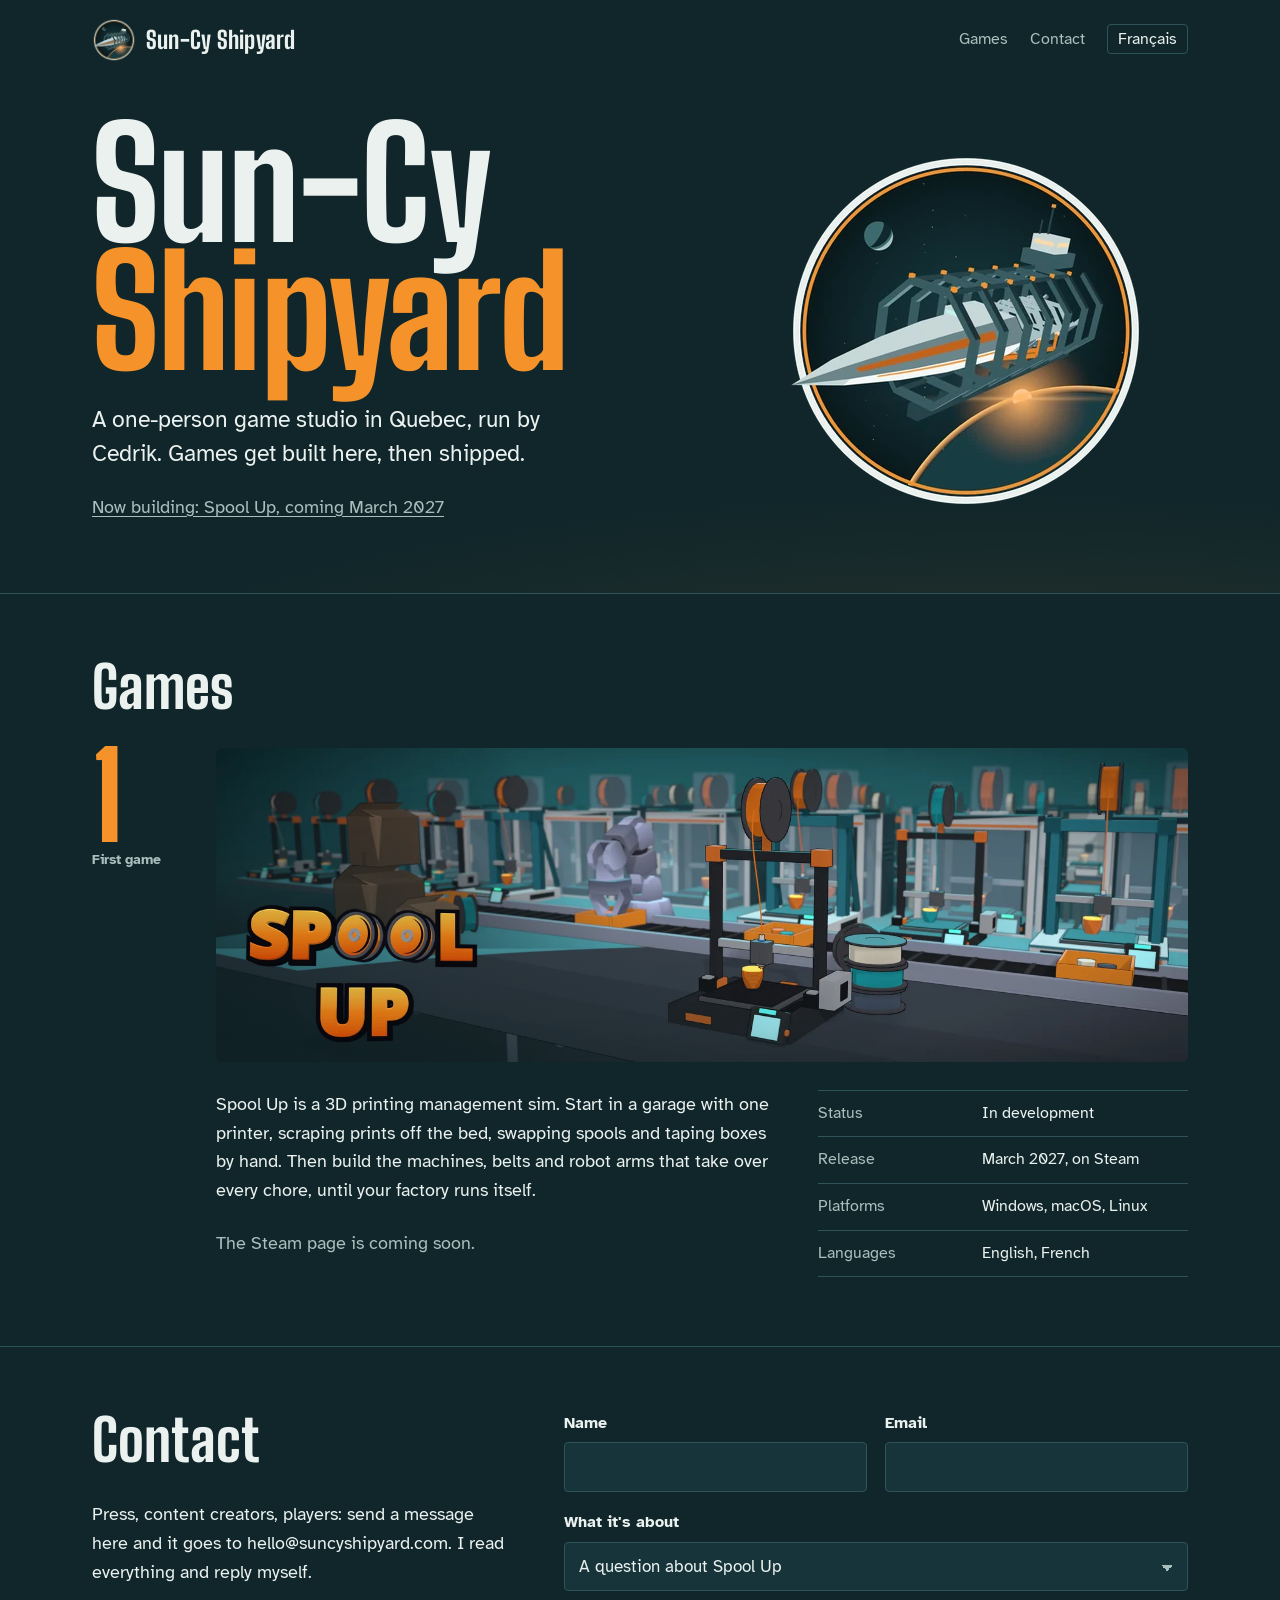
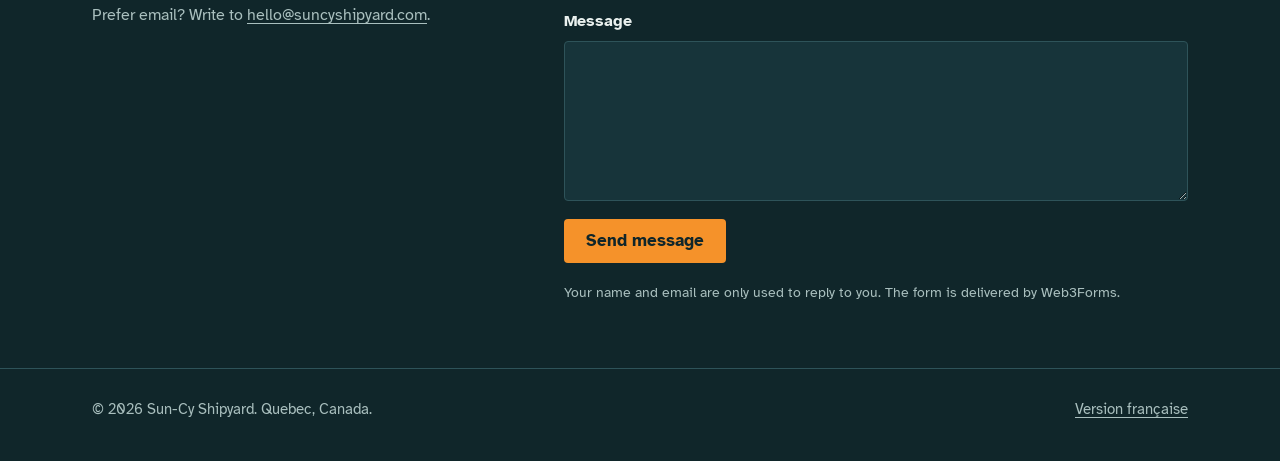
==== index.html @ b7228a22 "First Commit" ====
<!doctype html>
<html lang="en">
<head>
  <meta charset="utf-8">
  <meta name="viewport" content="width=device-width, initial-scale=1">
  <title>Sun-Cy Shipyard</title>
  <meta name="description" content="Sun-Cy Shipyard is a one-person game studio in Quebec. Now building Spool Up, a 3D printing management sim coming to Steam in March 2027.">
  <link rel="canonical" href="https://suncyshipyard.com/">
  <link rel="alternate" hreflang="en" href="https://suncyshipyard.com/">
  <link rel="alternate" hreflang="fr" href="https://suncyshipyard.com/fr/">
  <link rel="alternate" hreflang="x-default" href="https://suncyshipyard.com/">

  <meta property="og:type" content="website">
  <meta property="og:site_name" content="Sun-Cy Shipyard">
  <meta property="og:title" content="Sun-Cy Shipyard">
  <meta property="og:description" content="A one-person game studio in Quebec. Now building Spool Up, coming to Steam in March 2027.">
  <meta property="og:url" content="https://suncyshipyard.com/">
  <meta property="og:image" content="https://suncyshipyard.com/assets/img/og-image.jpg">
  <meta property="og:locale" content="en_CA">
  <meta property="og:locale:alternate" content="fr_CA">
  <meta name="twitter:card" content="summary_large_image">

  <link rel="icon" href="favicon-32.png" sizes="32x32" type="image/png">
  <link rel="icon" href="favicon-192.png" sizes="192x192" type="image/png">
  <link rel="apple-touch-icon" href="apple-touch-icon.png">
  <meta name="theme-color" content="#10262A">

  <link rel="preconnect" href="https://fonts.googleapis.com">
  <link rel="preconnect" href="https://fonts.gstatic.com" crossorigin>
  <link rel="stylesheet" href="https://fonts.googleapis.com/css2?family=Atkinson+Hyperlegible:wght@400;700&family=Big+Shoulders+Display:wght@800&family=Big+Shoulders+Stencil+Display:wght@800&display=swap">
  <link rel="stylesheet" href="assets/css/site.css">
  <script src="assets/js/site.js" defer></script>
</head>
<body>
  <a class="skip-link" href="#main">Skip to content</a>

  <header class="site-header">
    <div class="wrap">
      <a class="brand" href="./" aria-label="Sun-Cy Shipyard, home">
        <img src="assets/img/emblem-96.webp" width="44" height="44" alt="">
        <span>Sun-Cy Shipyard</span>
      </a>
      <nav class="site-nav" aria-label="Main">
        <ul>
          <li class="nav-section"><a href="#games">Games</a></li>
          <li class="nav-section"><a href="#contact">Contact</a></li>
          <li class="lang"><a href="fr/" hreflang="fr" lang="fr">Français</a></li>
        </ul>
      </nav>
    </div>
  </header>

  <main id="main">
    <section class="hero" aria-labelledby="studio-name">
      <div class="wrap">
        <div>
          <h1 id="studio-name"><span>Sun-Cy</span> <span class="yard">Shipyard</span></h1>
          <p class="lede">A one-person game studio in Quebec, run by Cedrik. Games get built here, then shipped.</p>
          <a class="now-building" href="#spool-up">Now building: Spool Up, coming March 2027</a>
        </div>
        <div class="yard-mark">
          <img src="assets/img/emblem-380.webp" srcset="assets/img/emblem-380.webp 380w, assets/img/emblem-760.webp 760w" sizes="(min-width: 860px) 380px, 200px" width="760" height="760" alt="">
        </div>
      </div>
    </section>

    <section class="section" id="games" aria-labelledby="games-title">
      <div class="wrap">
        <h2 id="games-title">Games</h2>

        <article class="game" id="spool-up" aria-labelledby="spool-up-title">
          <div class="berth" aria-hidden="true">1<span class="berth-label">First game</span></div>
          <div>
            <figure class="game-art">
              <picture>
                <source media="(max-width: 640px)" srcset="assets/img/spoolup-hero-crop-1000.webp">
                <img class="art" src="assets/img/spoolup-hero-1600.webp"
                     srcset="assets/img/spoolup-hero-960.webp 960w, assets/img/spoolup-hero-1600.webp 1600w, assets/img/spoolup-hero-2400.webp 2400w"
                     sizes="(min-width: 1160px) 1000px, 100vw"
                     width="1600" height="517"
                     alt="A garage 3D printer printing an orange vase in front of a factory floor of printers, conveyor belts and a robot arm.">
              </picture>
              <h3 id="spool-up-title">
                <img src="assets/img/spoolup-logo-720.webp" srcset="assets/img/spoolup-logo-360.webp 360w, assets/img/spoolup-logo-720.webp 720w" sizes="300px" width="720" height="430" alt="Spool Up">
              </h3>
            </figure>

            <div class="game-body">
              <div>
                <p>Spool Up is a 3D printing management sim. Start in a garage with one printer, scraping prints off the bed, swapping spools and taping boxes by hand. Then build the machines, belts and robot arms that take over every chore, until your factory runs itself.</p>
                <a class="button" data-steam href="#" hidden>Wishlist on Steam</a>
                <p class="steam-soon" data-steam-soon>The Steam page is coming soon.</p>
              </div>
              <dl class="facts">
                <div><dt>Status</dt><dd>In development</dd></div>
                <div><dt>Release</dt><dd>March 2027, on Steam</dd></div>
                <div><dt>Platforms</dt><dd>Windows, macOS, Linux</dd></div>
                <div><dt>Languages</dt><dd>English, French</dd></div>
              </dl>
            </div>
          </div>
        </article>
      </div>
    </section>

    <section class="section" id="contact" aria-labelledby="contact-title">
      <div class="wrap contact-grid">
        <div class="contact-intro">
          <h2 id="contact-title">Contact</h2>
          <p>Press, content creators, players: send a message here and it goes to hello@suncyshipyard.com. I read everything and reply myself.</p>
          <p class="direct">Prefer email? Write to <a href="mailto:hello@suncyshipyard.com">hello@suncyshipyard.com</a>.</p>
        </div>

        <form class="contact-form" data-contact-form>
          <div class="field-row">
            <div class="field">
              <label for="name">Name</label>
              <input id="name" name="name" type="text" autocomplete="name" required>
            </div>
            <div class="field">
              <label for="email">Email</label>
              <input id="email" name="email" type="email" autocomplete="email" required>
            </div>
          </div>
          <div class="field">
            <label for="topic">What it's about</label>
            <select id="topic" name="topic">
              <option>A question about Spool Up</option>
              <option>Press</option>
              <option>Content creator or streamer</option>
              <option>Something else</option>
            </select>
          </div>
          <div class="field">
            <label for="message">Message</label>
            <textarea id="message" name="message" required></textarea>
          </div>
          <input class="honeypot" type="checkbox" name="botcheck" tabindex="-1" autocomplete="off" aria-hidden="true">
          <div class="form-foot">
            <button class="button" type="submit">Send message</button>
            <p class="form-status" data-form-status role="status" aria-live="polite"></p>
          </div>
          <p class="privacy">Your name and email are only used to reply to you. The form is delivered by Web3Forms.</p>
        </form>
      </div>
    </section>
  </main>

  <footer class="site-footer">
    <div class="wrap">
      <p>© 2026 Sun-Cy Shipyard. Quebec, Canada.</p>
      <p><a href="fr/" hreflang="fr" lang="fr">Version française</a></p>
    </div>
  </footer>
</body>
</html>
---- assets/css/site.css ----
/* Sun-Cy Shipyard: one stylesheet for the English and French pages. */

:root {
  /* Dock at night, lit by the game's orange. */
  --night: #10262A;      /* page background */
  --hull: #17343A;       /* fields, panels */
  --steel: #2E5359;      /* lines and borders */
  --foam: #EAF1EF;       /* main text */
  --haze: #A9BFBE;       /* secondary text */
  --sunrise: #F5922A;    /* the sun, buttons */
  --spool: #4CC7BE;      /* keyboard focus */

  --display: "Big Shoulders Display", "Arial Narrow", "Roboto Condensed", sans-serif;
  --stencil: "Big Shoulders Stencil Display", var(--display);
  --body: "Atkinson Hyperlegible", "Segoe UI", Arial, sans-serif;

  --gutter: 16px;
  --measure: 62ch;
  color-scheme: dark;
}

@media (min-width: 720px) { :root { --gutter: 32px; } }

*, *::before, *::after { box-sizing: border-box; }

[hidden] { display: none !important; }

html { scroll-behavior: smooth; }
@media (prefers-reduced-motion: reduce) { html { scroll-behavior: auto; } }

body {
  margin: 0;
  background: var(--night);
  color: var(--foam);
  font-family: var(--body);
  font-size: 1.125rem;
  line-height: 1.6;
  -webkit-font-smoothing: antialiased;
}

img { display: block; max-width: 100%; height: auto; }

a { color: inherit; text-decoration-thickness: 1px; text-underline-offset: 3px; }
a:hover { color: var(--sunrise); }

:focus-visible {
  outline: 3px solid var(--spool);
  outline-offset: 3px;
  border-radius: 2px;
}

.visually-hidden {
  position: absolute !important;
  width: 1px; height: 1px;
  overflow: hidden;
  clip: rect(0 0 0 0);
  clip-path: inset(50%);
  white-space: nowrap;
}

.skip-link {
  position: absolute;
  left: var(--gutter);
  top: -100px;
  background: var(--sunrise);
  color: var(--night);
  padding: 8px 14px;
  font-weight: 700;
  z-index: 10;
}
.skip-link:focus { top: 12px; }

.wrap {
  width: 100%;
  max-width: 1160px;
  margin-inline: auto;
  padding-inline: var(--gutter);
}

/* Header */
.site-header .wrap {
  display: flex;
  align-items: center;
  justify-content: space-between;
  gap: 16px;
  padding-block: 18px;
}

.brand {
  display: flex;
  align-items: center;
  gap: 10px;
  text-decoration: none;
  font-family: var(--display);
  font-weight: 800;
  font-size: 1.5rem;
  letter-spacing: 0.01em;
  line-height: 1;
}
.brand img { width: 44px; height: 44px; flex: none; }

.site-nav ul {
  display: flex;
  gap: 22px;
  margin: 0;
  padding: 0;
  list-style: none;
  font-size: 1rem;
}
.site-nav a { text-decoration: none; color: var(--haze); }
.site-nav a:hover { color: var(--foam); }
.site-nav .lang a {
  color: var(--foam);
  border: 1px solid var(--steel);
  padding: 4px 10px;
  border-radius: 4px;
}

@media (max-width: 520px) {
  .site-nav .nav-section { display: none; }
}

/* Hero: the studio name is the one big thing on the page */
.hero {
  position: relative;
  overflow: hidden;
  padding-block: 40px 72px;
}
.hero::before {
  /* the glow of the sun along the horizon */
  content: "";
  position: absolute;
  inset: auto -20% -40% -20%;
  height: 70%;
  background: radial-gradient(ellipse at 70% 100%, rgba(245, 146, 42, 0.16), transparent 60%);
  pointer-events: none;
}

.hero .wrap {
  position: relative;
  display: grid;
  gap: 32px;
  align-items: end;
}
@media (min-width: 860px) {
  .hero .wrap { grid-template-columns: minmax(0, 7fr) minmax(0, 5fr); }
}

.hero h1 {
  margin: 0;
  font-family: var(--display);
  font-weight: 800;
  font-size: clamp(4rem, 15vw, 9.5rem);
  line-height: 0.84;
  letter-spacing: -0.005em;
}
.hero h1 span { display: block; }
.hero h1 .yard { color: var(--sunrise); }

.lede {
  max-width: 34ch;
  margin: 28px 0 0;
  font-size: clamp(1.2rem, 2.2vw, 1.45rem);
  line-height: 1.45;
  color: var(--foam);
}

.now-building {
  display: inline-block;
  margin-top: 22px;
  color: var(--haze);
}

.yard-mark {
  justify-self: center;
  width: min(100%, 380px);
}
@media (max-width: 859px) {
  .yard-mark { width: 200px; justify-self: start; order: -1; }
}
.yard-mark img {
  width: 100%;
  height: auto;
  /* one entrance: the emblem drifts in like a ship leaving the dock */
  animation: launch 1.4s cubic-bezier(.2, .7, .2, 1) 0.15s both;
}
@keyframes launch {
  from { opacity: 0; transform: translate(-18px, 10px) rotate(-3deg); }
  to   { opacity: 1; transform: none; }
}
@media (prefers-reduced-motion: reduce) {
  .yard-mark img { animation: none; }
}

/* Sections */
.section { padding-block: 64px; border-top: 1px solid var(--steel); }

.section h2 {
  margin: 0 0 32px;
  font-family: var(--display);
  font-weight: 800;
  font-size: clamp(2.4rem, 6vw, 3.6rem);
  line-height: 1;
}

/* A game, in its berth */
.game {
  display: grid;
  gap: 20px;
}
@media (min-width: 860px) {
  .game { grid-template-columns: 96px minmax(0, 1fr); gap: 28px; }
}

.berth {
  font-family: var(--stencil);
  font-weight: 800;
  font-size: clamp(4.5rem, 10vw, 7.5rem);
  line-height: 0.8;
  color: var(--sunrise);
}
.berth-label {
  display: block;
  margin-top: 10px;
  font-family: var(--body);
  font-size: 0.875rem;
  color: var(--haze);
}
@media (max-width: 859px) {
  .berth { display: flex; align-items: baseline; gap: 12px; font-size: 3.5rem; }
  .berth-label { margin: 0; }
}

.game-art {
  position: relative;
  margin: 0;
  border-radius: 6px;
  overflow: hidden;
  background: var(--hull);
}
.game-art .art { width: 100%; aspect-ratio: 3840 / 1240; object-fit: cover; }
@media (max-width: 640px) {
  .game-art .art { aspect-ratio: 16 / 10; }
}
.game-art::after {
  /* darkens the bottom-left corner so the logo reads */
  content: "";
  position: absolute;
  inset: 0;
  background: linear-gradient(20deg, rgba(16, 38, 42, 0.75) 0%, rgba(16, 38, 42, 0) 45%);
  pointer-events: none;
}

.game h3 {
  position: absolute;
  left: 3%;
  bottom: 6%;
  z-index: 1;
  width: clamp(130px, 24%, 300px);
  margin: 0;
}

.game-body {
  display: grid;
  gap: 28px;
  margin-top: 28px;
}
@media (min-width: 860px) {
  .game-body { grid-template-columns: minmax(0, 3fr) minmax(0, 2fr); gap: 48px; }
}

.game-body p { margin: 0 0 24px; max-width: var(--measure); }

.facts { margin: 0; }
.facts div {
  display: grid;
  grid-template-columns: 9.5rem 1fr;
  gap: 12px;
  padding-block: 10px;
  border-top: 1px solid var(--steel);
  font-size: 1rem;
}
.facts div:last-child { border-bottom: 1px solid var(--steel); }
.facts dt { color: var(--haze); }
.facts dd { margin: 0; }

.button {
  display: inline-flex;
  align-items: center;
  gap: 10px;
  padding: 12px 22px;
  border: 0;
  border-radius: 4px;
  background: var(--sunrise);
  color: var(--night);
  font: 700 1.05rem/1.2 var(--body);
  text-decoration: none;
  cursor: pointer;
}
.button:hover { background: #FFA850; color: var(--night); }
.button[disabled] { opacity: 0.6; cursor: progress; }

.steam-soon { color: var(--haze); margin: 0; }

/* Contact */
.contact-grid {
  display: grid;
  gap: 32px;
}
@media (min-width: 860px) {
  .contact-grid { grid-template-columns: minmax(0, 2fr) minmax(0, 3fr); gap: 56px; }
}
.contact-intro p { margin: 0 0 16px; max-width: 40ch; }
.contact-intro .direct { color: var(--haze); font-size: 1rem; }

.contact-form { display: grid; gap: 18px; }
.field-row { display: grid; gap: 18px; }
@media (min-width: 600px) {
  .field-row { grid-template-columns: 1fr 1fr; }
}

.field { display: grid; gap: 6px; }
.field label { font-size: 1rem; font-weight: 700; }

.field input,
.field select,
.field textarea {
  width: 100%;
  padding: 12px 14px;
  border: 1px solid var(--steel);
  border-radius: 4px;
  background: var(--hull);
  color: var(--foam);
  font: 400 1.05rem/1.4 var(--body);
}
.field textarea { min-height: 160px; resize: vertical; }
.field input:focus-visible,
.field select:focus-visible,
.field textarea:focus-visible {
  outline: 3px solid var(--spool);
  outline-offset: 1px;
  border-color: transparent;
}
.field select {
  appearance: none;
  background-image: linear-gradient(45deg, transparent 50%, var(--haze) 50%), linear-gradient(135deg, var(--haze) 50%, transparent 50%);
  background-position: calc(100% - 20px) 55%, calc(100% - 14px) 55%;
  background-size: 6px 6px, 6px 6px;
  background-repeat: no-repeat;
  padding-right: 40px;
}

.honeypot { display: none; }

.form-foot {
  display: flex;
  flex-wrap: wrap;
  align-items: center;
  gap: 16px 24px;
}
.form-status { margin: 0; font-size: 1rem; min-height: 1.6em; }
.form-status.is-ok { color: var(--spool); }
.form-status.is-error { color: #FFB27A; }

.privacy { margin: 0; font-size: 0.9rem; color: var(--haze); max-width: var(--measure); }

/* Footer */
.site-footer {
  border-top: 1px solid var(--steel);
  padding-block: 28px 40px;
  color: var(--haze);
  font-size: 0.95rem;
}
.site-footer .wrap {
  display: flex;
  flex-wrap: wrap;
  justify-content: space-between;
  gap: 12px 24px;
}
.site-footer p { margin: 0; }
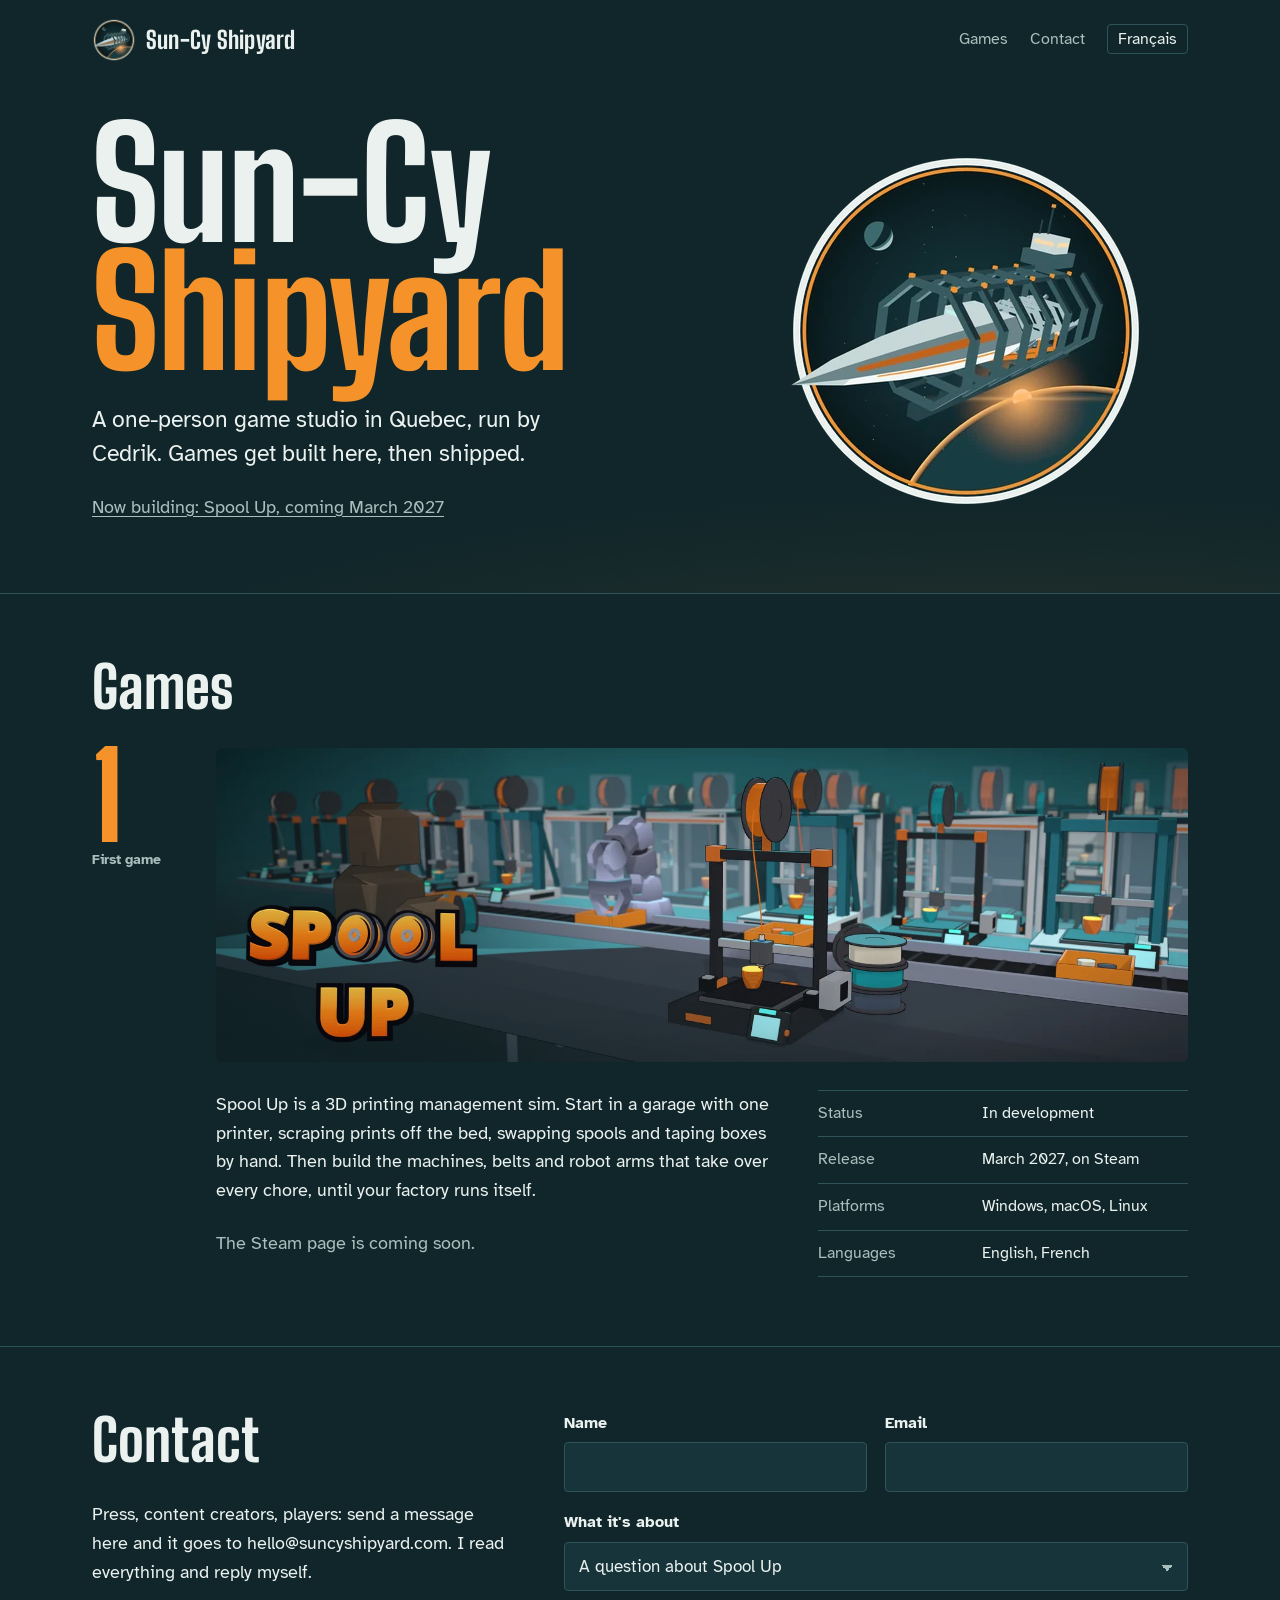
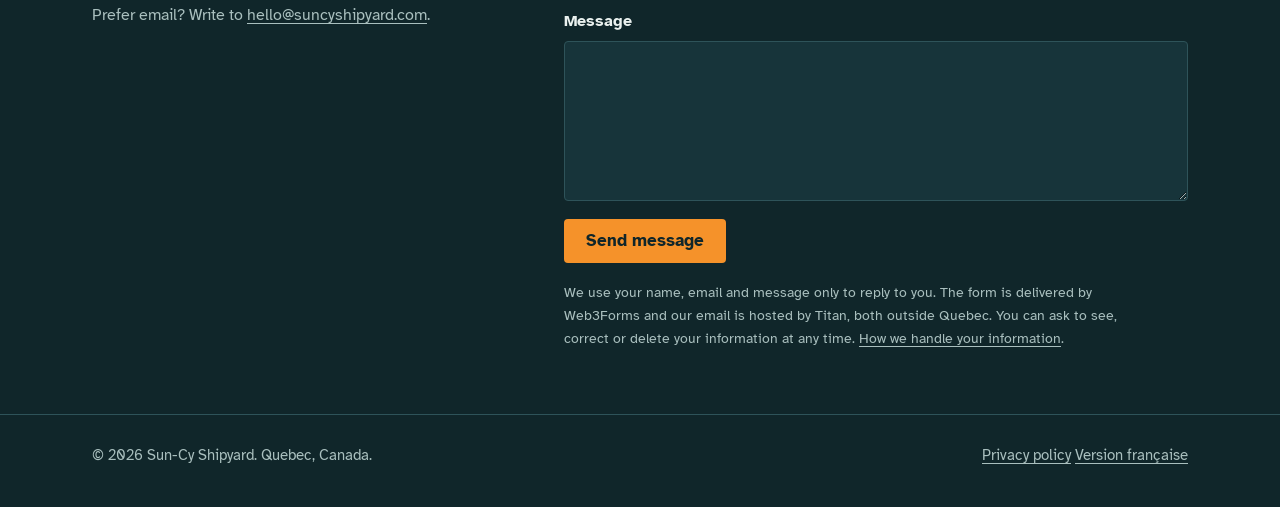
==== commit 5804766e: "Add the privacy notice under the form and a privacy policy link" ====
--- a/index.html
+++ b/index.html
@@ -140,7 +140,7 @@
             <button class="button" type="submit">Send message</button>
             <p class="form-status" data-form-status role="status" aria-live="polite"></p>
           </div>
-          <p class="privacy">Your name and email are only used to reply to you. The form is delivered by Web3Forms.</p>
+          <p class="privacy">We use your name, email and message only to reply to you. The form is delivered by Web3Forms and our email is hosted by Titan, both outside Quebec. You can ask to see, correct or delete your information at any time. <a href="privacy/">How we handle your information</a>.</p>
         </form>
       </div>
     </section>
@@ -149,7 +149,7 @@
   <footer class="site-footer">
     <div class="wrap">
       <p>© 2026 Sun-Cy Shipyard. Quebec, Canada.</p>
-      <p><a href="fr/" hreflang="fr" lang="fr">Version française</a></p>
+      <p class="footer-links"><a href="privacy/">Privacy policy</a> <a href="fr/" hreflang="fr" lang="fr">Version française</a></p>
     </div>
   </footer>
 </body>
